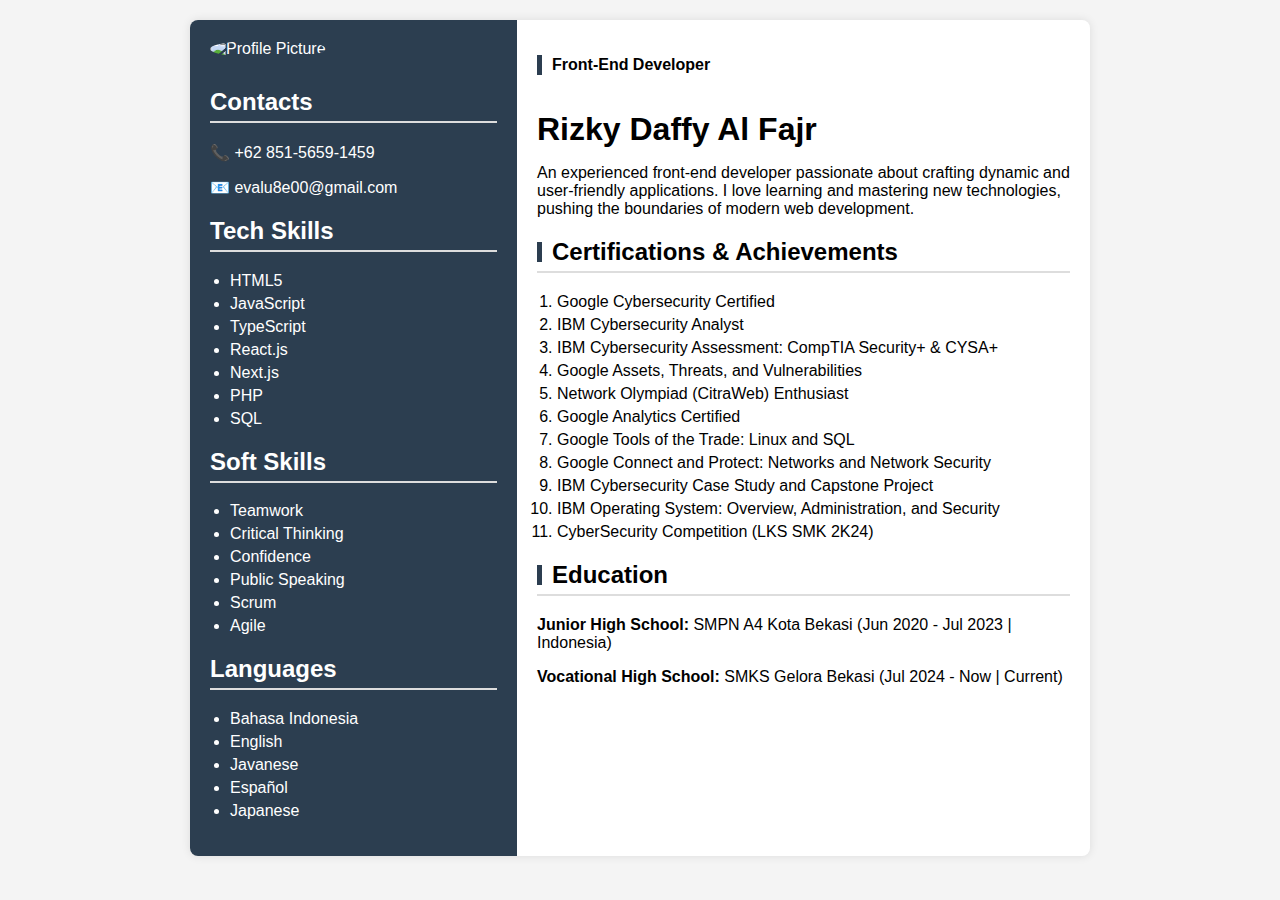
==== resume.html @ 0589a0cd "Create resume.html" ====
<!DOCTYPE html>
<html lang="en">
<head>
    <meta charset="UTF-8">
    <meta name="viewport" content="width=device-width, initial-scale=1.0">
    <title>Rizky Daffy Al Fajr - Resume</title>
    <style>
        body {
            font-family: Arial, sans-serif;
            background-color: #f4f4f4;
            margin: 0;
            padding: 20px;
        }
        .container {
            display: flex;
            max-width: 900px;
            margin: auto;
            background: white;
            box-shadow: 0 0 10px rgba(0, 0, 0, 0.1);
            border-radius: 8px;
            overflow: hidden;
        }
        .left-section {
            width: 35%;
            background: #2c3e50;
            color: white;
            padding: 20px;
            text-align: left;
        }
        .left-section img {
            width: 100px;
            height: 100px;
            border-radius: 50%;
            margin-bottom: 10px;
        }
        .right-section {
            width: 65%;
            padding: 20px;
        }
        h1 {
            margin-bottom: 5px;
        }
        .title {
            display: flex;
            align-items: center;
            gap: 10px;
        }
        .blue-bar {
            width: 5px;
            height: 20px;
            background-color: #2c3e50;
        }
        h2 {
            display: flex;
            align-items: center;
            gap: 10px;
            border-bottom: 2px solid #ddd;
            padding-bottom: 5px;
        }
        .left-section ul {
            list-style-type: disc;
            padding-left: 20px;
        }
        .right-section ul {
            list-style-type: decimal;
            padding-left: 20px;
        }
        ul li {
            margin-bottom: 5px;
        }
    </style>
</head>
<body>
    <div class="container">
        <div class="left-section">
            <img src="profile.jpg" alt="Profile Picture">
            <h2>Contacts</h2>
            <p>📞 +62 851-5659-1459</p>
            <p>📧 evalu8e00@gmail.com</p>
            
            <h2>Tech Skills</h2>
            <ul>
                <li>HTML5</li>
                <li>JavaScript</li>
                <li>TypeScript</li>
                <li>React.js</li>
                <li>Next.js</li>
                <li>PHP</li>
                <li>SQL</li>
            </ul>
            
            <h2>Soft Skills</h2>
            <ul>
                <li>Teamwork</li>
                <li>Critical Thinking</li>
                <li>Confidence</li>
                <li>Public Speaking</li>
                <li>Scrum</li>
                <li>Agile</li>
            </ul>
            
            <h2>Languages</h2>
            <ul>
                <li>Bahasa Indonesia</li>
                <li>English</li>
                <li>Javanese</li>
                <li>Español</li>
                <li>Japanese</li>
            </ul>
        </div>
        <div class="right-section">
            <div class="title">
                <div class="blue-bar"></div>
                <p><strong>Front-End Developer</strong></p>
            </div>
            <h1>Rizky Daffy Al Fajr</h1>
            <p>An experienced front-end developer passionate about crafting dynamic and user-friendly applications. I love learning and mastering new technologies, pushing the boundaries of modern web development.</p>
            
            <h2><div class="blue-bar"></div> Certifications & Achievements</h2>
            <ul>
                <li>Google Cybersecurity Certified</li>
                <li>IBM Cybersecurity Analyst</li>
                <li>IBM Cybersecurity Assessment: CompTIA Security+ & CYSA+</li>
                <li>Google Assets, Threats, and Vulnerabilities</li>
                <li>Network Olympiad (CitraWeb) Enthusiast</li>
                <li>Google Analytics Certified</li>
                <li>Google Tools of the Trade: Linux and SQL</li>
                <li>Google Connect and Protect: Networks and Network Security</li>
                <li>IBM Cybersecurity Case Study and Capstone Project</li>
                <li>IBM Operating System: Overview, Administration, and Security</li>
                <li>CyberSecurity Competition (LKS SMK 2K24)</li>
            </ul>
            
            <h2><div class="blue-bar"></div> Education</h2>
            <p><strong>Junior High School:</strong> SMPN A4 Kota Bekasi (Jun 2020 - Jul 2023 | Indonesia)</p>
            <p><strong>Vocational High School:</strong> SMKS Gelora Bekasi (Jul 2024 - Now | Current)</p>
        </div>
    </div>
</body>
</html>
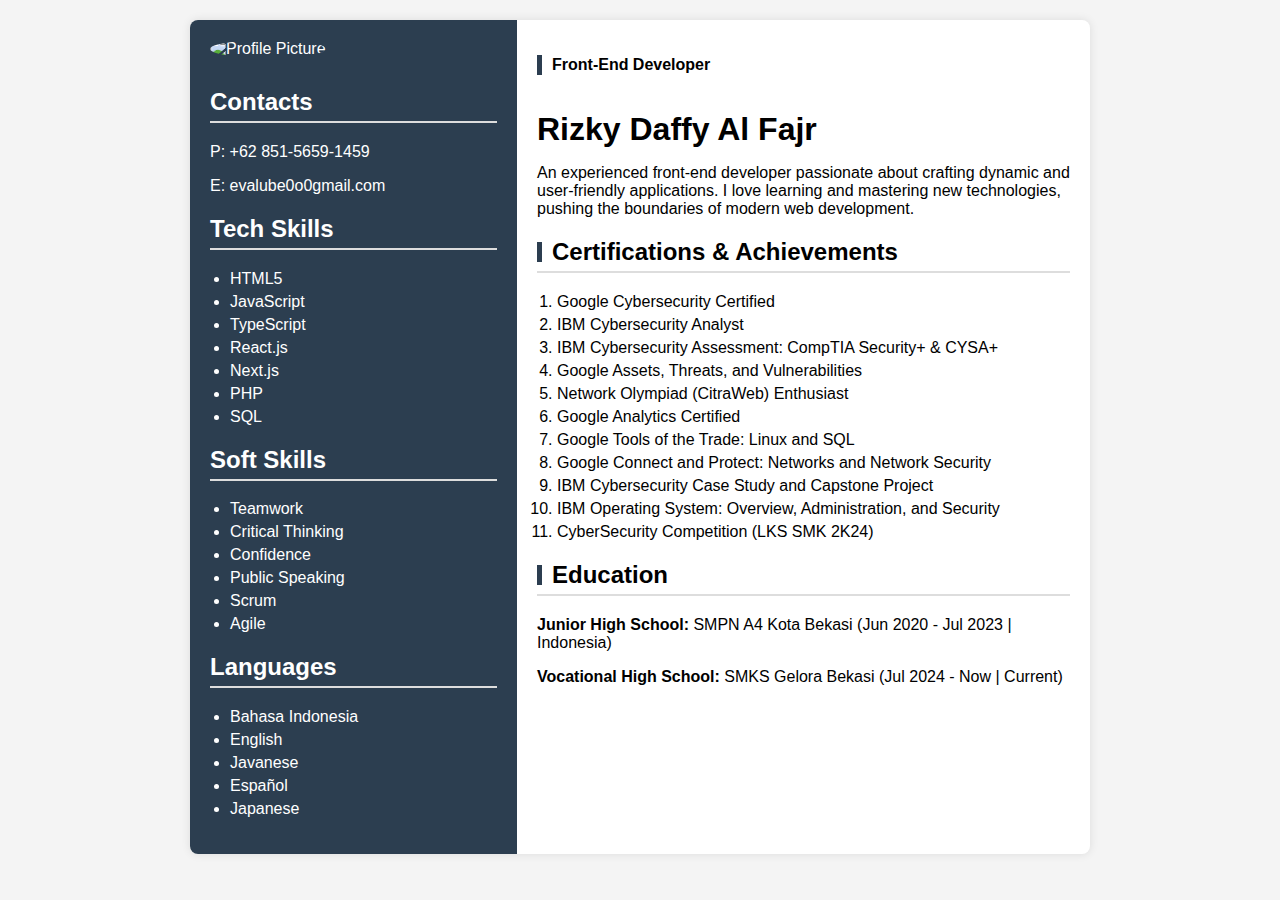
==== commit 179ffab0: "Update resume.html" ====
--- a/resume.html
+++ b/resume.html
@@ -75,8 +75,8 @@
         <div class="left-section">
             <img src="profile.jpg" alt="Profile Picture">
             <h2>Contacts</h2>
-            <p>📞 +62 851-5659-1459</p>
-            <p>📧 evalu8e00@gmail.com</p>
+            <p>P: +62 851-5659-1459</p>
+            <p>E: evalube0o0gmail.com</p>
             
             <h2>Tech Skills</h2>
             <ul>
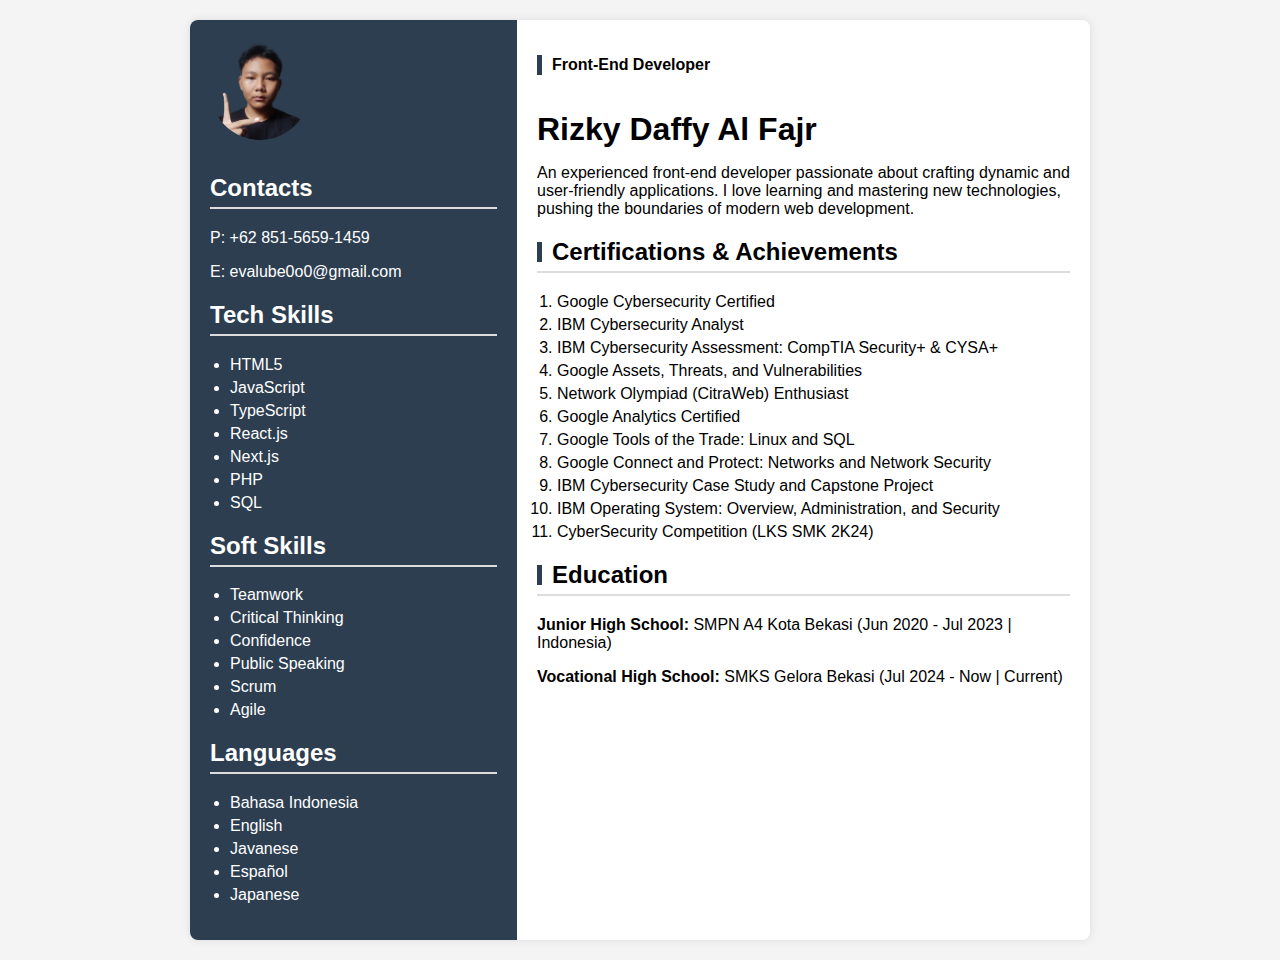
==== commit fdd18573: "Update resume.html" ====
--- a/resume.html
+++ b/resume.html
@@ -73,10 +73,10 @@
 <body>
     <div class="container">
         <div class="left-section">
-            <img src="profile.jpg" alt="Profile Picture">
+            <img src="/assets/IMG_20231202_163133-removebg-modified.png?raw=true" alt="Profile Picture">
             <h2>Contacts</h2>
             <p>P: +62 851-5659-1459</p>
-            <p>E: evalube0o0gmail.com</p>
+            <p>E: evalube0o0@gmail.com</p>
             
             <h2>Tech Skills</h2>
             <ul>
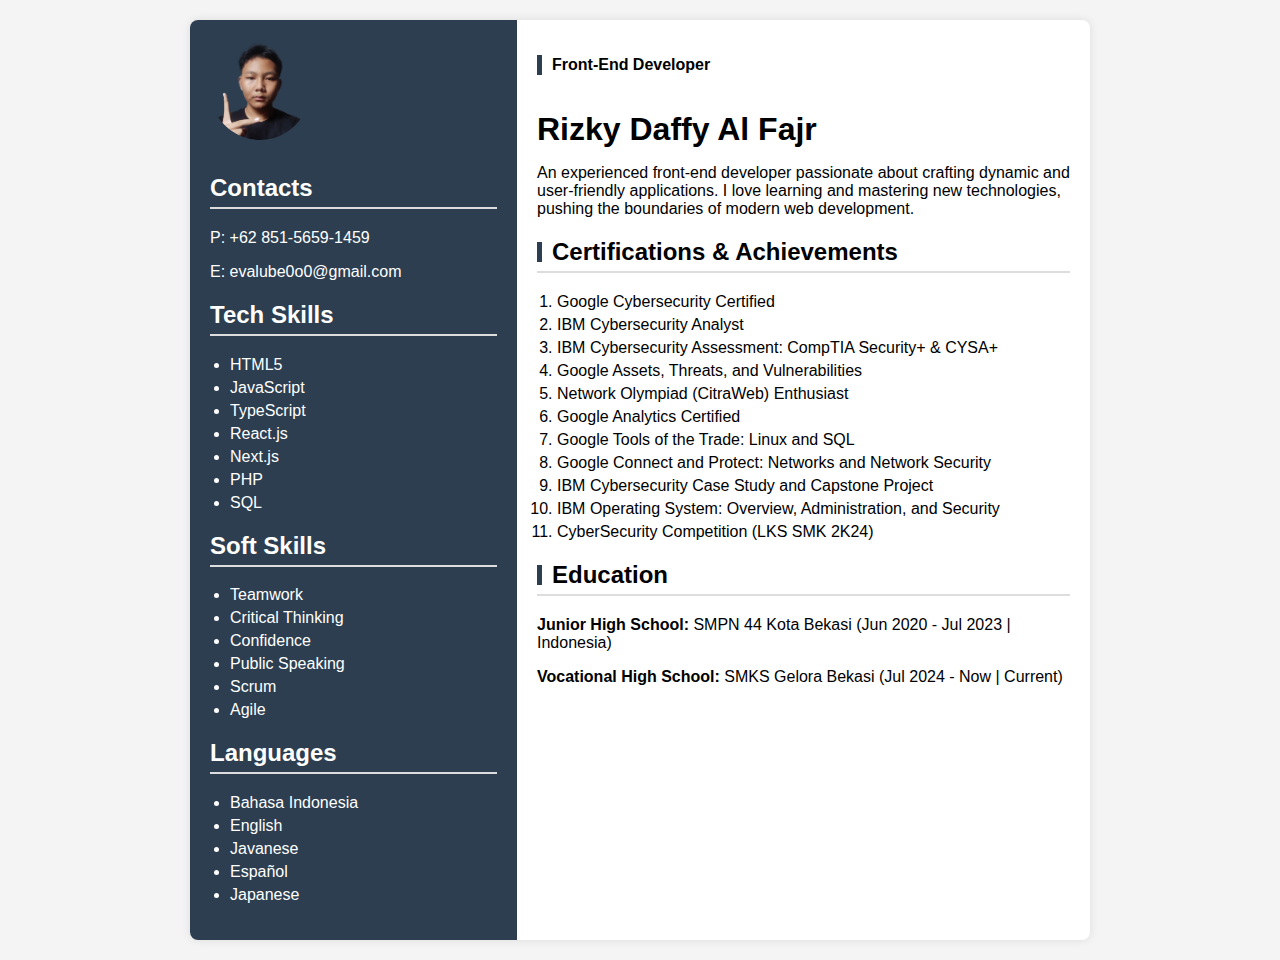
==== commit 18d21bfb: "Update resume.html" ====
--- a/resume.html
+++ b/resume.html
@@ -132,7 +132,7 @@
             </ul>
             
             <h2><div class="blue-bar"></div> Education</h2>
-            <p><strong>Junior High School:</strong> SMPN A4 Kota Bekasi (Jun 2020 - Jul 2023 | Indonesia)</p>
+            <p><strong>Junior High School:</strong> SMPN 44 Kota Bekasi (Jun 2020 - Jul 2023 | Indonesia)</p>
             <p><strong>Vocational High School:</strong> SMKS Gelora Bekasi (Jul 2024 - Now | Current)</p>
         </div>
     </div>
